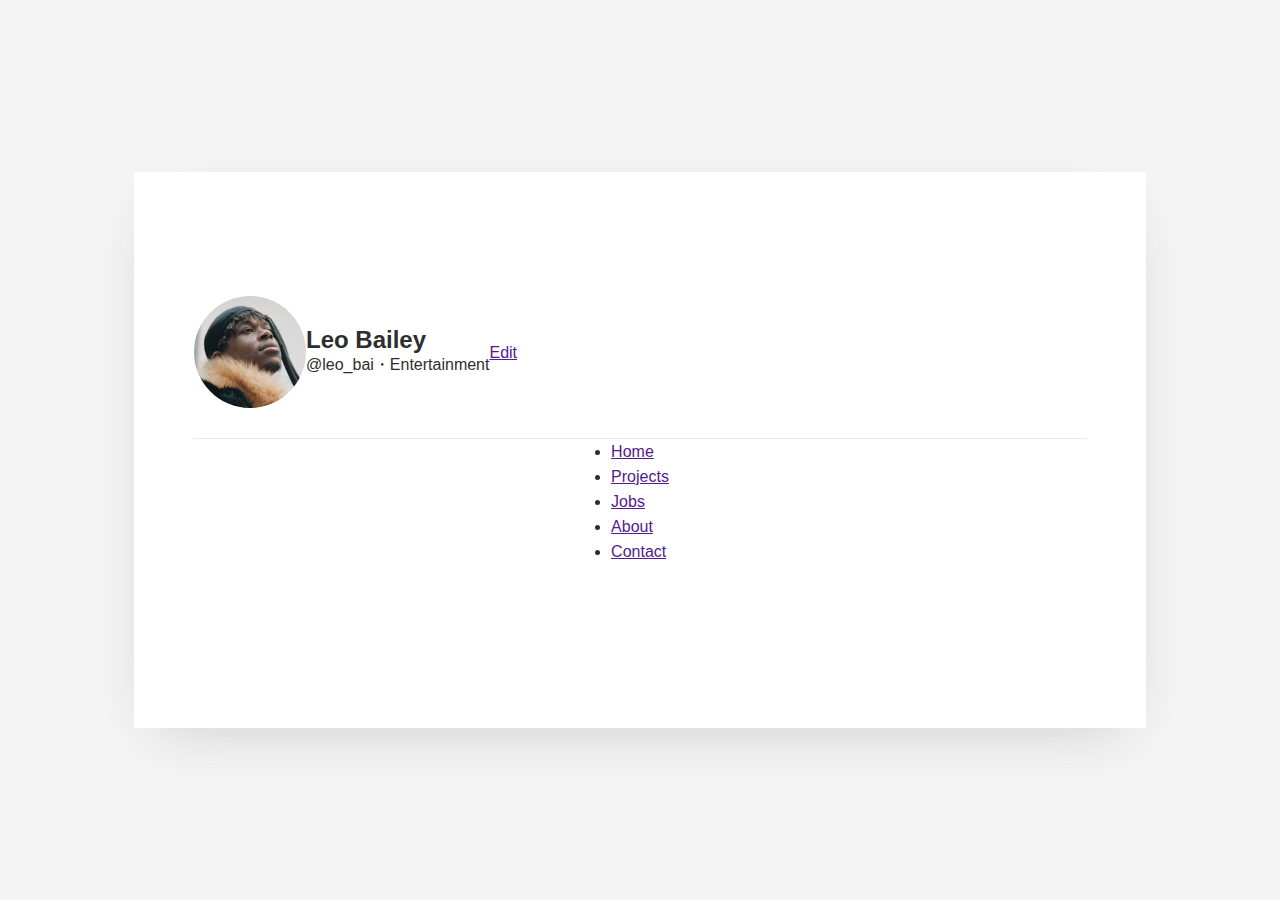
==== page_insights_1125/index.html @ 3ab0875e "init page_insights_1125 component" ====
<!DOCTYPE html>
<html lang="en">
<head>
    <meta charset="UTF-8">
    <meta name="viewport" content="width=device-width, initial-scale=1.0">
    <title>Page Insights</title>
    <link rel="stylesheet" href="css/style.css">
</head>
<body>
    <div class="card">
        <div class="card__header">
            <img src="./img/image.png" alt="">
            <div class="card__info">
                <h2>Leo Bailey</h2>
                <p>@leo_bai・Entertainment</p>
            </div>
            <a href="" class="btn">Edit</a>
        </div>
        <div class="card__body">
            <nav>
                <ul>
                    <li>
                        <a href="">Home</a>
                    </li>
                    <li>
                        <a href="">Projects</a>
                    </li>
                    <li>
                        <a href="">Jobs</a>
                    </li>
                    <li>
                        <a href="">About</a>
                    </li>
                    <li>
                        <a href="">Contact</a>
                    </li>
                </ul>
            </nav>
            <div class="card__filter">
                
            </div>
            <div class="options">
                <div class="option">

                </div>
            </div>
        </div>
    </div>
</body>
</html>
---- page_insights_1125/css/style.css ----
@import url('https://fonts.googleapis.com/css2?family=IBM+Plex+Sans:wght@400;500;700&display=swap');

:root{
    --bg-color: #f4f4f4;
    --primary-color: #2e2e2e;
    --secondary-color: #20c792;
    --default-color: #ffffff;
}

*{
    margin: 0;
    padding: 0;
    box-sizing: border-box;
}

body{
    display: flex;
    justify-content: center;
    align-items: center;
    background-color: var(--bg-color);
    color: var(--primary-color);
    font-size: 16px;
    line-height: 25px;
    font-weight: 400;
    font-family: 'Muli', sans-serif;
    height: 100vh;
}

.card{
    background-color: var(--default-color);
    display: flex;
    flex-direction: column;
    justify-content: center;
    align-items: center;
    max-width: 1012px;
    width: 100%;
    min-height: 556px;
    padding: 60px 60px 100px;
    box-shadow: 0 20px 60px -25px rgba(46, 46, 46, 0.22);
}

.card__header{
    display: flex;
    align-items: center;
    width: 100%;
    padding-bottom: 30px;
    border-bottom: 1px solid #e2e6ed;
}

.card__info
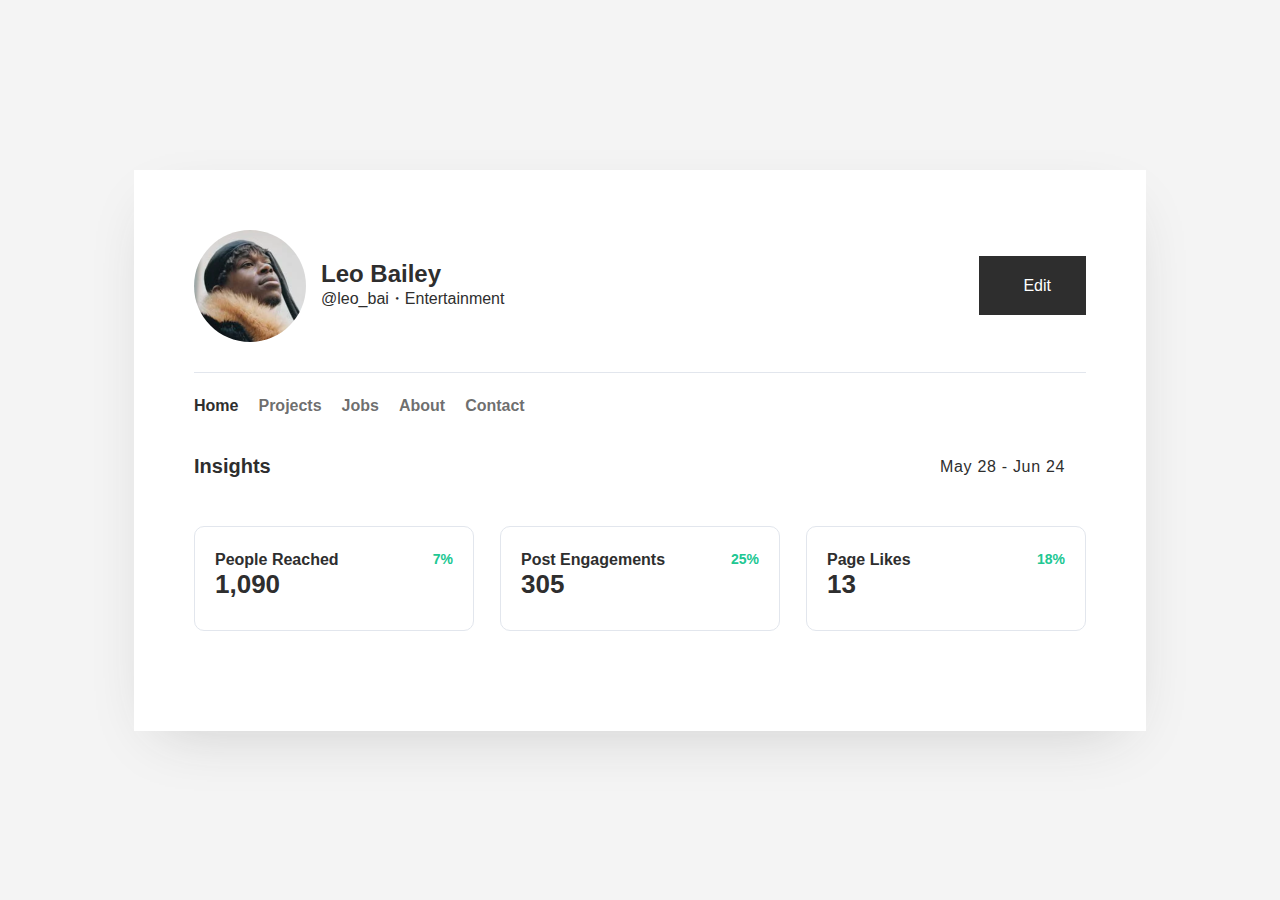
==== commit f1952ee8: "rest page_insights_1125 component" ====
--- a/page_insights_1125/index.html
+++ b/page_insights_1125/index.html
@@ -5,6 +5,7 @@
     <meta name="viewport" content="width=device-width, initial-scale=1.0">
     <title>Page Insights</title>
     <link rel="stylesheet" href="css/style.css">
+    <link rel="stylesheet" href="https://cdnjs.cloudflare.com/ajax/libs/font-awesome/5.13.1/css/all.min.css" integrity="sha256-2XFplPlrFClt0bIdPgpz8H7ojnk10H69xRqd9+uTShA=" crossorigin="anonymous" />
 </head>
 <body>
     <div class="card">
@@ -14,34 +15,66 @@
                 <h2>Leo Bailey</h2>
                 <p>@leo_bai・Entertainment</p>
             </div>
-            <a href="" class="btn">Edit</a>
+            <a href="" class="btn btn-edit"><i class="far fa-edit"></i> Edit</a>
         </div>
         <div class="card__body">
-            <nav>
-                <ul>
-                    <li>
-                        <a href="">Home</a>
+            <nav class="card__nav">
+                <ul class="nav__list">
+                    <li class="nav__item">
+                        <a href="" class="nav__link nav__link--active">Home</a>
                     </li>
-                    <li>
-                        <a href="">Projects</a>
+                    <li class="nav__item">
+                        <a href="" class="nav__link">Projects</a>
                     </li>
-                    <li>
-                        <a href="">Jobs</a>
+                    <li class="nav__item">
+                        <a href="" class="nav__link">Jobs</a>
                     </li>
-                    <li>
-                        <a href="">About</a>
+                    <li class="nav__item">
+                        <a href="" class="nav__link">About</a>
                     </li>
-                    <li>
-                        <a href="">Contact</a>
+                    <li class="nav__item">
+                        <a href="" class="nav__link">Contact</a>
                     </li>
                 </ul>
             </nav>
             <div class="card__filter">
-                
+                <h3 class="filter__heading">Insights</h3>
+                <label for="">
+                    <select name="" id="" class="filter__select">
+                        <option value="">May 28 - Jun 24</option>
+                    </select>
+                </label>
             </div>
             <div class="options">
                 <div class="option">
-
+                    <div class="option__level">
+                        <h5 class="option__info">People Reached</h5>
+                        <small class="option__percent"><i class="fas fa-sort-up"></i> 7%</small>
+                    </div>
+                    <div class="option__level">
+                        <div class="option__rank">1,090</div>
+                        <a href="" class="option__more">More info <i class="fas fa-chevron-right"></i></a>
+                    </div>
+                </div>
+                <div class="option">
+                    <div class="option__level">
+                        <h5 class="option__info">Post Engagements</h5>
+                        <small class="option__percent"><i class="fas fa-sort-up"></i> 25%</small>
+                    </div>
+                    <div class="option__level">
+                        <div class="option__rank">305</div>
+                        <a href="" class="option__more">More info <i class="fas fa-chevron-right"></i></a>
+                    </div>
+                </div>
+                <div class="option">
+                    <div class="option__level">
+                        <h5 class="option__info">Page Likes</h5>
+                        <small class="option__percent"><i class="fas fa-sort-up"></i> 18%</small>
+                    </div>
+                    <div class="option__level">
+                        <div class="option__rank">13</div>
+                        <a href="" class="option__more">More info <i class="fas fa-chevron-right"></i></a>
+                    </div>
                 </div>
             </div>
         </div>
--- a/page_insights_1125/css/style.css
+++ b/page_insights_1125/css/style.css
@@ -26,11 +26,15 @@
     height: 100vh;
 }
 
+a{
+    color: var(--default-color);
+    text-decoration: none;
+}
+
 .card{
     background-color: var(--default-color);
     display: flex;
     flex-direction: column;
-    justify-content: center;
     align-items: center;
     max-width: 1012px;
     width: 100%;
@@ -41,10 +45,201 @@
 
 .card__header{
     display: flex;
+    flex-direction: row;
     align-items: center;
+    justify-content: space-between;
     width: 100%;
     padding-bottom: 30px;
     border-bottom: 1px solid #e2e6ed;
 }
 
-.card__info+.card__info{
+    padding-left: 15px;
+    
+}
+
+.btn{
+    display: inline-block;
+    padding: 17px 35px;
+    background-color: var(--primary-color);
+    margin-left: auto;
+}
+
+.btn-edit i {
+    margin-right: 9px;
+}
+
+.card__body{
+    display: flex;
+    flex-direction: column;
+    width: 100%;
+}
+
+.card__nav{
+    margin-top: 20px;
+}
+
+.nav__list{
+    list-style: none;
+    padding-left: 0;
+    display: flex;
+    flex-wrap: wrap;
+}
+
+.nav__item{
+    margin-right: 20px;
+}
+
+.nav__item:last-child{
+    margin-right: 0;
+}
+
+.nav__link{
+    color: rgba(46, 46, 46, 0.7);
+    font-weight: 700;
+}
+
+.nav__link--active{
+    color: var(--primary-color);
+}
+
+.card__filter{
+    display: flex;
+    justify-content: space-between;
+    padding: 36px 0 47px;
+}
+
+.filter__heading{
+    font-size: 20px;
+    font-weight: 700;
+}
+
+.filter__select{
+    position: relative;
+    border: none;
+    -moz-appearance: none;
+    -webkit-appearance: none;
+    appearance: none;
+    outline: 0px;
+    font-size: 16px;
+    font-weight: 400;
+    color: var(--primary-color);
+    letter-spacing: 0.69px;
+    padding-right: 20px;
+    background: transparent;
+}
+
+label{
+    position: relative;
+}
+
+label:before{
+    font-family: "Font Awesome 5 Free";
+    content: '\f078';
+    position: absolute;
+    top: 0;
+    right: 0;
+}
+
+.filter__select option{
+    border: none;
+}
+
+.options{
+    display: flex;
+    justify-content: space-between;
+}
+
+.option{
+    display: flex;
+    flex-direction: column;
+    max-width: 280px;
+    width: 100%;
+    height: 105px;
+    padding: 20px;
+    margin-right: 26px;
+    font-weight: 700;
+    border-radius: 10px;
+    border: 1px solid #e2e6ed;  
+    transition: .2s ease-in-out;
+    cursor: pointer;
+}
+
+.option:last-child{
+    margin-right: 0;
+}
+
+.option__level{
+    display: flex;
+    justify-content: space-between;
+}
+
+.option__info{
+    font-size: 16px;
+}
+
+.option__percent{
+    display: flex;
+    height: 14px;
+    font-size: 14px;
+    color: #20c792;
+}
+
+.option__percent i{
+    height: 5px;
+    align-self: flex-end;
+    margin-right: 6px;
+}
+
+.option__rank{
+    font-size: 26px;
+}
+
+.option__more{
+    color: rgba(255, 255, 255, 0.7);
+    font-size: 14px;
+    font-weight: 400;
+    display: none
+}
+
+.option:hover{
+    background-color: var(--primary-color);
+}
+
+.option:hover .option__info,
+.option:hover .option__rank{
+    color: var(--default-color);
+}
+
+.option:hover .option__more{
+    display: block;
+}
+
+@media(max-width: 776px){
+
+    .card__header{
+        flex-direction: column;
+    }
+
+    .options{
+        flex-direction: column;
+        align-items: center;
+    }
+
+    .option{
+        margin-right: 0;
+        margin-bottom: 20px;
+    }
+
+    .btn{
+        margin: 0 auto;
+    }
+
+    .card__info{
+        padding-left: 0;
+        text-align: center;
+        margin: 20px 0;
+    }
+}
+
+
